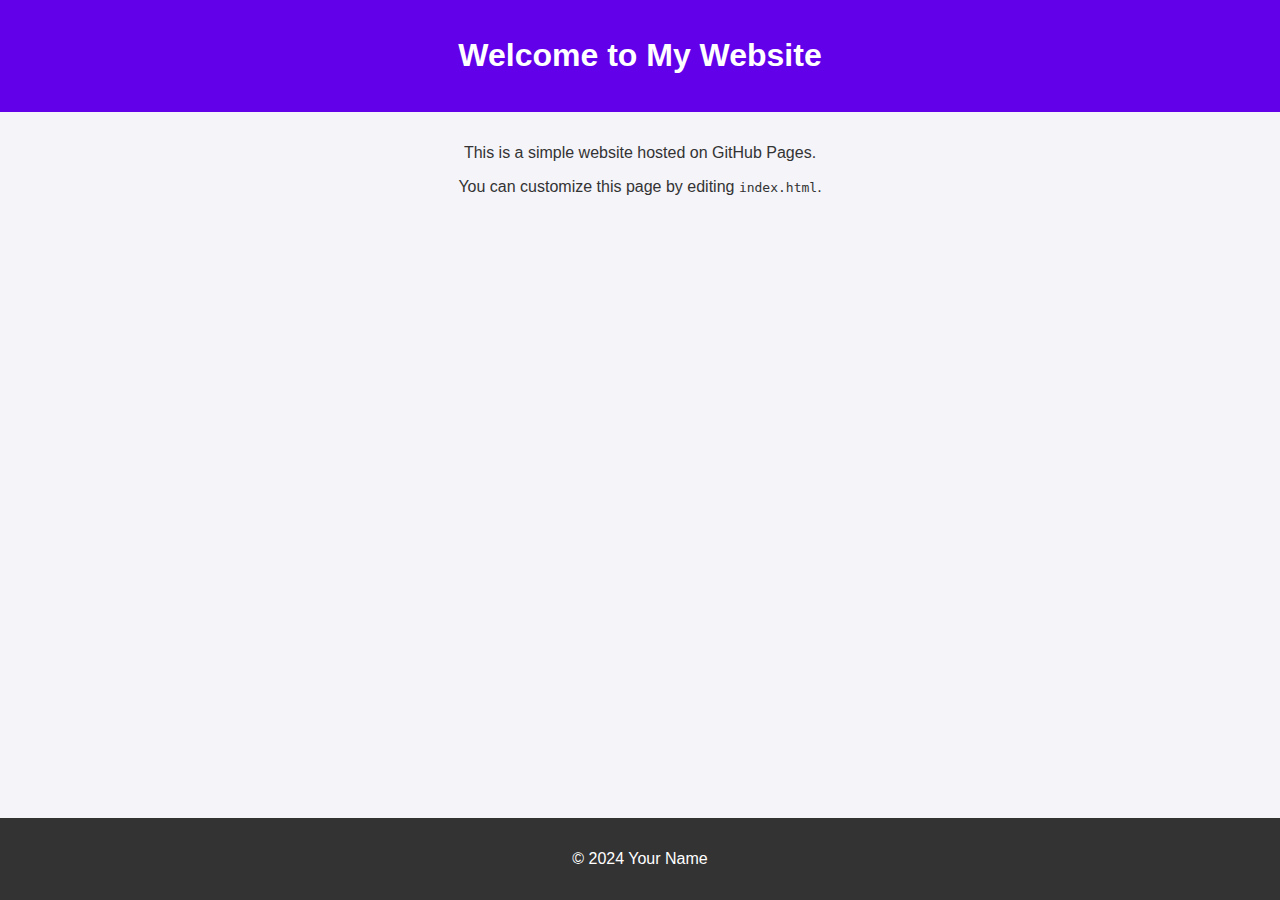
==== index.html @ 4a628d4a "Your commit message" ====
<!DOCTYPE html>
<html lang="en">
<head>
    <meta charset="UTF-8">
    <meta name="viewport" content="width=device-width, initial-scale=1.0">
    <title>My GitHub Page</title>
    <style>
        /* Add some basic styles */
        body {
            font-family: Arial, sans-serif;
            margin: 0;
            padding: 0;
            background-color: #f4f4f9;
            color: #333;
            text-align: center;
        }
        header {
            background: #6200ea;
            color: white;
            padding: 1rem 0;
        }
        section {
            margin: 2rem;
        }
        footer {
            background: #333;
            color: white;
            padding: 1rem 0;
            position: fixed;
            width: 100%;
            bottom: 0;
        }
    </style>
</head>
<body>
    <header>
        <h1>Welcome to My Website</h1>
    </header>
    <section>
        <p>This is a simple website hosted on GitHub Pages.</p>
        <p>You can customize this page by editing <code>index.html</code>.</p>
    </section>
    <footer>
        <p>&copy; 2024 Your Name</p>
    </footer>
</body>
</html>
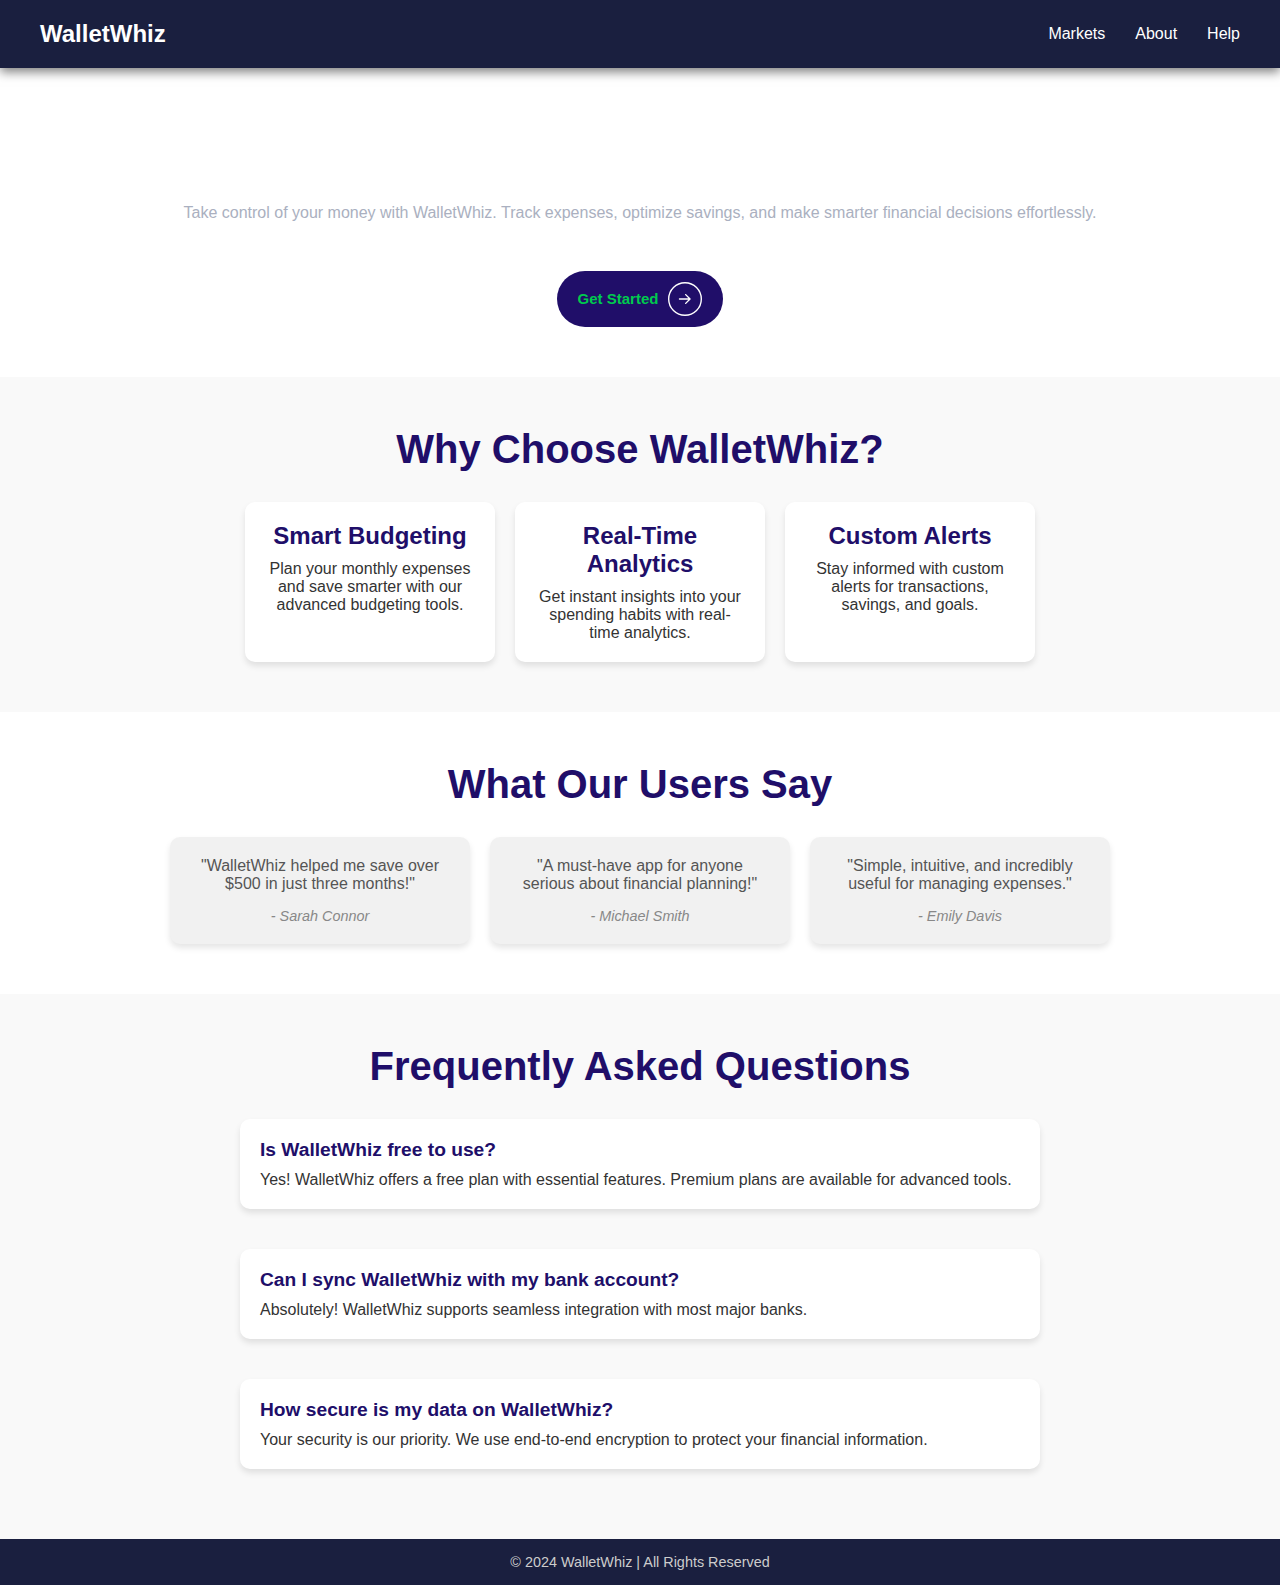
==== commit 557779cc: "Your commit message" ====
--- a/index.html
+++ b/index.html
@@ -3,45 +3,194 @@
 <head>
     <meta charset="UTF-8">
     <meta name="viewport" content="width=device-width, initial-scale=1.0">
-    <title>My GitHub Page</title>
-    <style>
-        /* Add some basic styles */
-        body {
-            font-family: Arial, sans-serif;
-            margin: 0;
-            padding: 0;
-            background-color: #f4f4f9;
-            color: #333;
-            text-align: center;
-        }
-        header {
-            background: #6200ea;
-            color: white;
-            padding: 1rem 0;
-        }
-        section {
-            margin: 2rem;
-        }
-        footer {
-            background: #333;
-            color: white;
-            padding: 1rem 0;
-            position: fixed;
-            width: 100%;
-            bottom: 0;
-        }
-    </style>
+    <title>WalletWhiz</title>
+    <link rel="stylesheet" href="styles.css">
 </head>
 <body>
-    <header>
-        <h1>Welcome to My Website</h1>
+    <!-- Header Section -->
+    <header class="header">
+        <div class="brand-name">WalletWhiz</div>
+        <nav class="nav-bar">
+            <ul>
+                <li><a href="#markets">Markets</a></li>
+                <li><a href="#about">About</a></li>
+                <li><a href="#help">Help</a></li>
+            </ul>
+        </nav>
     </header>
-    <section>
-        <p>This is a simple website hosted on GitHub Pages.</p>
-        <p>You can customize this page by editing <code>index.html</code>.</p>
-    </section>
-    <footer>
-        <p>&copy; 2024 Your Name</p>
+
+    <!-- Main Hero Section -->
+    <div class="hero-section">
+        <!-- Tagline & Description -->
+        <div class="content">
+            <h1 class="tagline">Simplify Your Finances.</h1>
+            <p class="description">
+                Take control of your money with WalletWhiz. Track expenses, optimize savings, and make smarter financial decisions effortlessly.
+            </p>
+        </div>
+
+        <!-- Get Started Button -->
+        <button class="centered-button">
+            <span class="text">Get Started</span>
+            <svg width="34" height="34" viewBox="0 0 74 74" fill="none" xmlns="http://www.w3.org/2000/svg">
+                <circle cx="37" cy="37" r="35.5" stroke="white" stroke-width="3"></circle>
+                <path d="M25 35.5C24.1716 35.5 23.5 36.1716 23.5 37C23.5 37.8284 24.1716 38.5 25 38.5V35.5ZM49.0607 38.0607C49.6464 37.4749 49.6464 36.5251 49.0607 35.9393L39.5147 26.3934C38.9289 25.8076 37.9792 25.8076 37.3934 26.3934C36.8076 26.9792 36.8076 27.9289 37.3934 28.5147L45.8787 37L37.3934 45.4853C36.8076 46.0711 36.8076 47.0208 37.3934 47.6066C37.9792 48.1924 38.9289 48.1924 39.5147 47.6066L49.0607 38.0607ZM25 38.5L48 38.5V35.5L25 35.5V38.5Z" fill="white"></path>
+            </svg>
+        </button>
+
+        <!-- Cards Section -->
+        
+        <!-- <div class="card-container">
+            <div class="card">
+                <div class="tools">
+                    <div class="circle">
+                        <span class="red box"></span>
+                    </div>
+                    <div class="circle">
+                        <span class="yellow box"></span>
+                    </div>
+                    <div class="circle">
+                        <span class="green box"></span>
+                    </div>
+                </div>
+                <div class="card__content"></div>
+            </div>
+
+            <div class="card">
+                <div class="tools">
+                    <div class="circle">
+                        <span class="red box"></span>
+                    </div>
+                    <div class="circle">
+                        <span class="yellow box"></span>
+                    </div>
+                    <div class="circle">
+                        <span class="green box"></span>
+                    </div>
+                </div>
+                <div class="card__content"></div>
+            </div>
+
+            <div class="card">
+                <div class="tools">
+                    <div class="circle">
+                        <span class="red box"></span>
+                    </div>
+                    <div class="circle">
+                        <span class="yellow box"></span>
+                    </div>
+                    <div class="circle">
+                        <span class="green box"></span>
+                    </div>
+                </div>
+                <div class="card__content"></div>
+            </div>
+
+            <div class="card">
+                <div class="tools">
+                    <div class="circle">
+                        <span class="red box"></span>
+                    </div>
+                    <div class="circle">
+                        <span class="yellow box"></span>
+                    </div>
+                    <div class="circle">
+                        <span class="green box"></span>
+                    </div>
+                </div>
+                <div class="card__content"></div>
+            </div> -->
+        </div>
+    </div>
+
+    <!-- Features Section -->
+    <div id="section">
+        <section id="features" class="features-section">
+            <h2>Why Choose WalletWhiz?</h2>
+            <div class="features-container">
+                <div class="feature">
+                    <h3>Smart Budgeting</h3>
+                    <p>Plan your monthly expenses and save smarter with our advanced budgeting tools.</p>
+                </div>
+                <div class="feature">
+                    <h3>Real-Time Analytics</h3>
+                    <p>Get instant insights into your spending habits with real-time analytics.</p>
+                </div>
+                <div class="feature">
+                    <h3>Custom Alerts</h3>
+                    <p>Stay informed with custom alerts for transactions, savings, and goals.</p>
+                </div>
+            </div>
+        </section>
+    
+        <!-- Testimonials Section -->
+        <section id="testimonials" class="testimonials-section">
+            <h2>What Our Users Say</h2>
+            <div class="testimonials-container">
+                <div class="testimonial">
+                    <p>"WalletWhiz helped me save over $500 in just three months!"</p>
+                    <footer>- Sarah Connor</footer>
+                </div>
+                <div class="testimonial">
+                    <p>"A must-have app for anyone serious about financial planning!"</p>
+                    <footer>- Michael Smith</footer>
+                </div>
+                <div class="testimonial">
+                    <p>"Simple, intuitive, and incredibly useful for managing expenses."</p>
+                    <footer>- Emily Davis</footer>
+                </div>
+            </div>
+        </section>
+    
+        <!-- FAQ Section -->
+        <section id="faq" class="faq-section">
+            <h2>Frequently Asked Questions</h2>
+            <div class="faq-container">
+                <div class="faq">
+                    <h4>Is WalletWhiz free to use?</h4>
+                    <p>Yes! WalletWhiz offers a free plan with essential features. Premium plans are available for advanced tools.</p>
+                </div>
+                <div class="faq">
+                    <h4>Can I sync WalletWhiz with my bank account?</h4>
+                    <p>Absolutely! WalletWhiz supports seamless integration with most major banks.</p>
+                </div>
+                <div class="faq">
+                    <h4>How secure is my data on WalletWhiz?</h4>
+                    <p>Your security is our priority. We use end-to-end encryption to protect your financial information.</p>
+                </div>
+            </div>
+        </section>
+    </div>
+    
+    <!-- Footer -->
+    <footer class="footer">
+        <p>&copy; 2024 WalletWhiz | All Rights Reserved</p>
     </footer>
+
+    <script>
+        // JavaScript for scroll animations
+        document.addEventListener("DOMContentLoaded", () => {
+            // Select all elements with the class 'scroll-animate'
+            const scrollElements = document.querySelectorAll(".scroll-animate");
+
+            // Intersection Observer to detect when elements enter the viewport
+            const observer = new IntersectionObserver(
+                (entries, observer) => {
+                    entries.forEach((entry) => {
+                        if (entry.isIntersecting) {
+                            // Add 'visible' class to trigger animations
+                            entry.target.classList.add("visible");
+                            // Stop observing once the element is visible
+                            observer.unobserve(entry.target);
+                        }
+                    });
+                },
+                { threshold: 0.2 } // Trigger when 20% of the element is visible
+            );
+
+            // Observe each scroll-animate element
+            scrollElements.forEach((el) => observer.observe(el));
+        });
+    </script>
 </body>
 </html>--- a/styles.css
+++ b/styles.css
@@ -0,0 +1,502 @@
+/* Reset Styles */
+* {
+    margin: 0;
+    padding: 0;
+    box-sizing: border-box;
+}
+
+body {
+    font-family: 'Arial', sans-serif;
+    background: linear-gradient(135deg, #14192D, #1E2545);
+    background-image: url('images/bg.png');  /* Use a relative path to the image */
+    color: #FFFFFF;
+    display: flex;
+    flex-direction: column;
+    justify-content: space-between;
+    min-height: 100vh;
+}
+
+/* Header Section */
+.header {
+    display: flex;
+    justify-content: space-between;
+    align-items: center;
+    padding: 20px 40px;
+    background-color: #1A1F3F;
+    box-shadow: 0 4px 10px rgba(0, 0, 0, 0.5);
+    background-image: url('images/bg.png');
+}
+#section {
+    background-color: black;
+    color: white; /* To make text readable on a black background */
+}
+
+.features-section, .testimonials-section, .faq-section {
+    padding: 20px;
+}
+
+.brand-name {
+    font-size: 1.5rem;
+    font-weight: bold;
+    color: #FFFFFF;
+}
+
+.nav-bar ul {
+    display: flex;
+    list-style: none;
+}
+
+.nav-bar ul li {
+    margin-left: 30px;
+}
+
+.nav-bar ul li a {
+    text-decoration: none;
+    font-size: 1rem;
+    color: #ffffff;
+    transition: color 0.3s;
+}
+
+.nav-bar ul li a:hover {
+    color: #bbbbbb;
+}
+
+/* Hero Section - Flex layout to arrange the button and cards in separate rows */
+.hero-section {
+    display: flex;
+    flex-direction: column; /* Stacks elements vertically */
+    align-items: center;
+    padding: 50px 20px;
+    max-width: 1200px;
+    margin: auto;
+}
+
+.hero-section .button-container {
+    margin-bottom: 40px; /* Space between button and cards */
+}
+
+.content {
+    margin-bottom: 5px;
+}
+
+.tagline {
+    font-size: 3rem;
+    font-weight: bold;
+    margin-bottom: 20px;
+    line-height: 1.3;
+    align-self: center;
+    padding-left: 200px;
+}
+
+.description {
+    font-size: 1rem;
+    color: #AAB0C0;
+    max-width: 10000px;
+    margin: auto;
+    margin-bottom: 40px;
+    line-height: 1.6;
+}
+
+/* Get Started Button */
+button.centered-button {
+    cursor: pointer;
+    font-weight: 700;
+    font-family: Helvetica, "sans-serif";
+    transition: all 0.2s;
+    padding: 10px 20px;
+    border-radius: 100px;
+    background: #200e69;
+    border: 1px solid transparent;
+    display: flex;
+    align-items: center;
+    font-size: 15px;
+}
+
+button.centered-button:hover {
+    background: #14192D;
+}
+
+.text {
+    color:#00ca4e;
+}   
+
+button.centered-button > svg {
+    width: 34px;
+    margin-left: 10px;
+    transition: transform 0.3s ease-in-out;
+}
+
+button.centered-button:hover svg {
+    transform: translateX(5px);
+}
+
+button.centered-button:active {
+    transform: scale(0.95);
+}
+
+/* Card Container */
+.card-container {
+    display: flex;
+    justify-content: center;
+    flex-wrap: wrap;
+    gap: 20px; /* Adds spacing between cards */
+    margin-top: 30px; /* Adds spacing between the button and cards */
+}
+
+/* Card Styles */
+.card {
+    width: 190px;
+    height: 254px;
+    background-color: #023252;
+    border-radius: 10px;
+    padding: 10px;
+    z-index: 1;
+}
+
+.tools {
+    display: flex;
+    align-items: center;
+    padding: 9px;
+}
+
+.circle {
+    padding: 0 4px;
+}
+
+.box {
+    display: inline-block;
+    align-items: center;
+    width: 10px;
+    height: 10px;
+    padding: 1px;
+    border-radius: 50%;
+}
+
+.red {
+    background-color: #ff605c;
+}
+
+.yellow {
+    background-color: #ffbd44;
+}
+
+.green {
+    background-color: #00ca4e;
+}
+
+/* Footer */
+.footer {
+    text-align: center;
+    background: #1A1F3F;
+    padding: 15px;
+    font-size: 0.9rem;
+    color: #CCCCCC;
+}
+
+/* Features Section */
+.features-section {
+    padding: 50px 20px;
+    background-color: #f8f9fa;
+    text-align: center;
+}
+.features-section h2 {
+    font-size: 2.5rem;
+    color: #200e69;
+    margin-bottom: 30px;
+}
+.features-container {
+    display: flex;
+    justify-content: center;
+    gap: 20px;
+    flex-wrap: wrap;
+}
+.feature {
+    background: #fff;
+    padding: 20px;
+    border-radius: 10px;
+    box-shadow: 0 4px 6px rgba(0, 0, 0, 0.1);
+    width: 250px;
+}
+.feature h3 {
+    font-size: 1.5rem;
+    color: #200e69;
+    margin-bottom: 10px;
+}
+.feature p {
+    font-size: 1rem;
+    color: #333;
+}
+
+/* Testimonials Section */
+.testimonials-section {
+    padding: 50px 20px;
+    background-color: #fff;
+    text-align: center;
+}
+.testimonials-section h2 {
+    font-size: 2.5rem;
+    color: #200e69;
+    margin-bottom: 30px;
+}
+.testimonials-container {
+    display: flex;
+    justify-content: center;
+    gap: 20px;
+    flex-wrap: wrap;
+}
+.testimonial {
+    background: #f8f9fa;
+    padding: 20px;
+    border-radius: 10px;
+    box-shadow: 0 4px 6px rgba(0, 0, 0, 0.1);
+    width: 300px;
+}
+.testimonial p {
+    font-size: 1rem;
+    color: #555;
+    margin-bottom: 15px;
+}
+.testimonial footer {
+    font-size: 0.9rem;
+    color: #888;
+    font-style: italic;
+}
+
+/* FAQ Section */
+.faq-section {
+    padding: 50px 20px;
+    background-color: #f8f9fa;
+}
+.faq-section h2 {
+    font-size: 2.5rem;
+    color: #200e69;
+    text-align: center;
+    margin-bottom: 30px;
+}
+.faq-container {
+    max-width: 800px;
+    margin: 0 auto;
+    text-align: left;
+}
+.faq {
+    margin-bottom: 20px;
+}
+.faq h4 {
+    font-size: 1.2rem;
+    color: #200e69;
+    margin-bottom: 10px;
+}
+.faq p {
+    font-size: 1rem;
+    color: #333;
+}
+
+/* General Animations */
+@keyframes fadeIn {
+    from {
+        opacity: 0;
+    }
+    to {
+        opacity: 1;
+    }
+}
+
+@keyframes slideInFromLeft {
+    from {
+        transform: translateX(-100%);
+        opacity: 0;
+    }
+    to {
+        transform: translateX(0);
+        opacity: 1;
+    }
+}
+
+@keyframes float {
+    0% {
+        transform: translateY(0);
+    }
+    50% {
+        transform: translateY(-10px);
+    }
+    100% {
+        transform: translateY(0);
+    }
+}
+
+@keyframes pulse {
+    0% {
+        transform: scale(1);
+    }
+    50% {
+        transform: scale(1.1);
+    }
+    100% {
+        transform: scale(1);
+    }
+}
+
+/* Header Animation */
+.header {
+    animation: fadeIn 1.5s ease-in-out;
+}
+
+/* Hero Section Animations */
+.hero-section .tagline {
+    animation: slideInFromLeft 1s ease-in-out;
+}
+
+.hero-section .description {
+    animation: slideInFromLeft 1.2s ease-in-out;
+}
+
+/* Button Animation */
+.centered-button {
+    transition: transform 0.3s ease, background-color 0.3s ease;
+}
+
+.centered-button:hover {
+    transform: scale(1.1);
+    background-color: #004c34; /* Darker green */
+}
+
+/* Card Animations */
+.card-container .card {
+    animation: float 3s ease-in-out infinite;
+}
+
+.card .circle {
+    animation: pulse 1.5s ease-in-out infinite;
+}
+
+/* Add spacing for visual hierarchy */
+.card-container {
+    margin-top: 50px;
+    display: flex;
+    justify-content: center;
+    gap: 20px;
+}
+
+/* General Reset */
+body, html {
+    margin: 0;
+    padding: 0;
+    box-sizing: border-box;
+    font-family: Arial, sans-serif;
+}
+
+section {
+    padding: 40px 20px;
+}
+
+/* General Animations */
+@keyframes fadeInUp {
+    from {
+        transform: translateY(20px);
+        opacity: 0;
+    }
+    to {
+        transform: translateY(0);
+        opacity: 1;
+    }
+}
+
+@keyframes slideInFromRight {
+    from {
+        transform: translateX(100%);
+        opacity: 0;
+    }
+    to {
+        transform: translateX(0);
+        opacity: 1;
+    }
+}
+
+@keyframes zoomIn {
+    from {
+        transform: scale(0.8);
+        opacity: 0;
+    }
+    to {
+        transform: scale(1);
+        opacity: 1;
+    }
+}
+
+/* Initially Hidden for Scroll Animations */
+.scroll-animate {
+    opacity: 0;
+    transform: translateY(20px);
+    transition: opacity 2s, transform 2s;
+}
+
+/* Visible When in View */
+.scroll-animate.visible {
+    opacity: 1;
+    transform: translateY(0);
+}
+
+/* Features Section */
+.features-section {
+    background-color: #f9f9f9;
+    text-align: center;
+}
+
+.features-container {
+    display: flex;
+    gap: 20px;
+    justify-content: center;
+    flex-wrap: wrap;
+}
+
+.feature {
+    padding: 20px;
+    background: #ffffff;
+    border-radius: 10px;
+    box-shadow: 0 4px 6px rgba(0, 0, 0, 0.1);
+    width: 250px;
+    animation: zoomIn 1s ease-in-out;
+}
+
+/* Testimonials Section */
+.testimonials-section {
+    background-color: #ffffff;
+    text-align: center;
+}
+
+.testimonials-container {
+    display: flex;
+    gap: 20px;
+    justify-content: center;
+    margin-top: 20px;
+}
+
+.testimonial {
+    background: #f1f1f1;
+    padding: 20px;
+    border-radius: 10px;
+    box-shadow: 0 4px 6px rgba(0, 0, 0, 0.1);
+    width: 300px;
+    animation: slideInFromRight 1s ease-in-out;
+}
+
+/* FAQ Section */
+.faq-section {
+    background-color: #f9f9f9;
+    text-align: center;
+}
+
+.faq-container {
+    display: flex;
+    flex-direction: column;
+    gap: 20px;
+    margin-top: 20px;
+}
+
+.faq {
+    background: #ffffff;
+    padding: 20px;
+    border-radius: 10px;
+    box-shadow: 0 4px 6px rgba(0, 0, 0, 0.1);
+    animation: fadeInUp 1s ease-in-out;
+}
